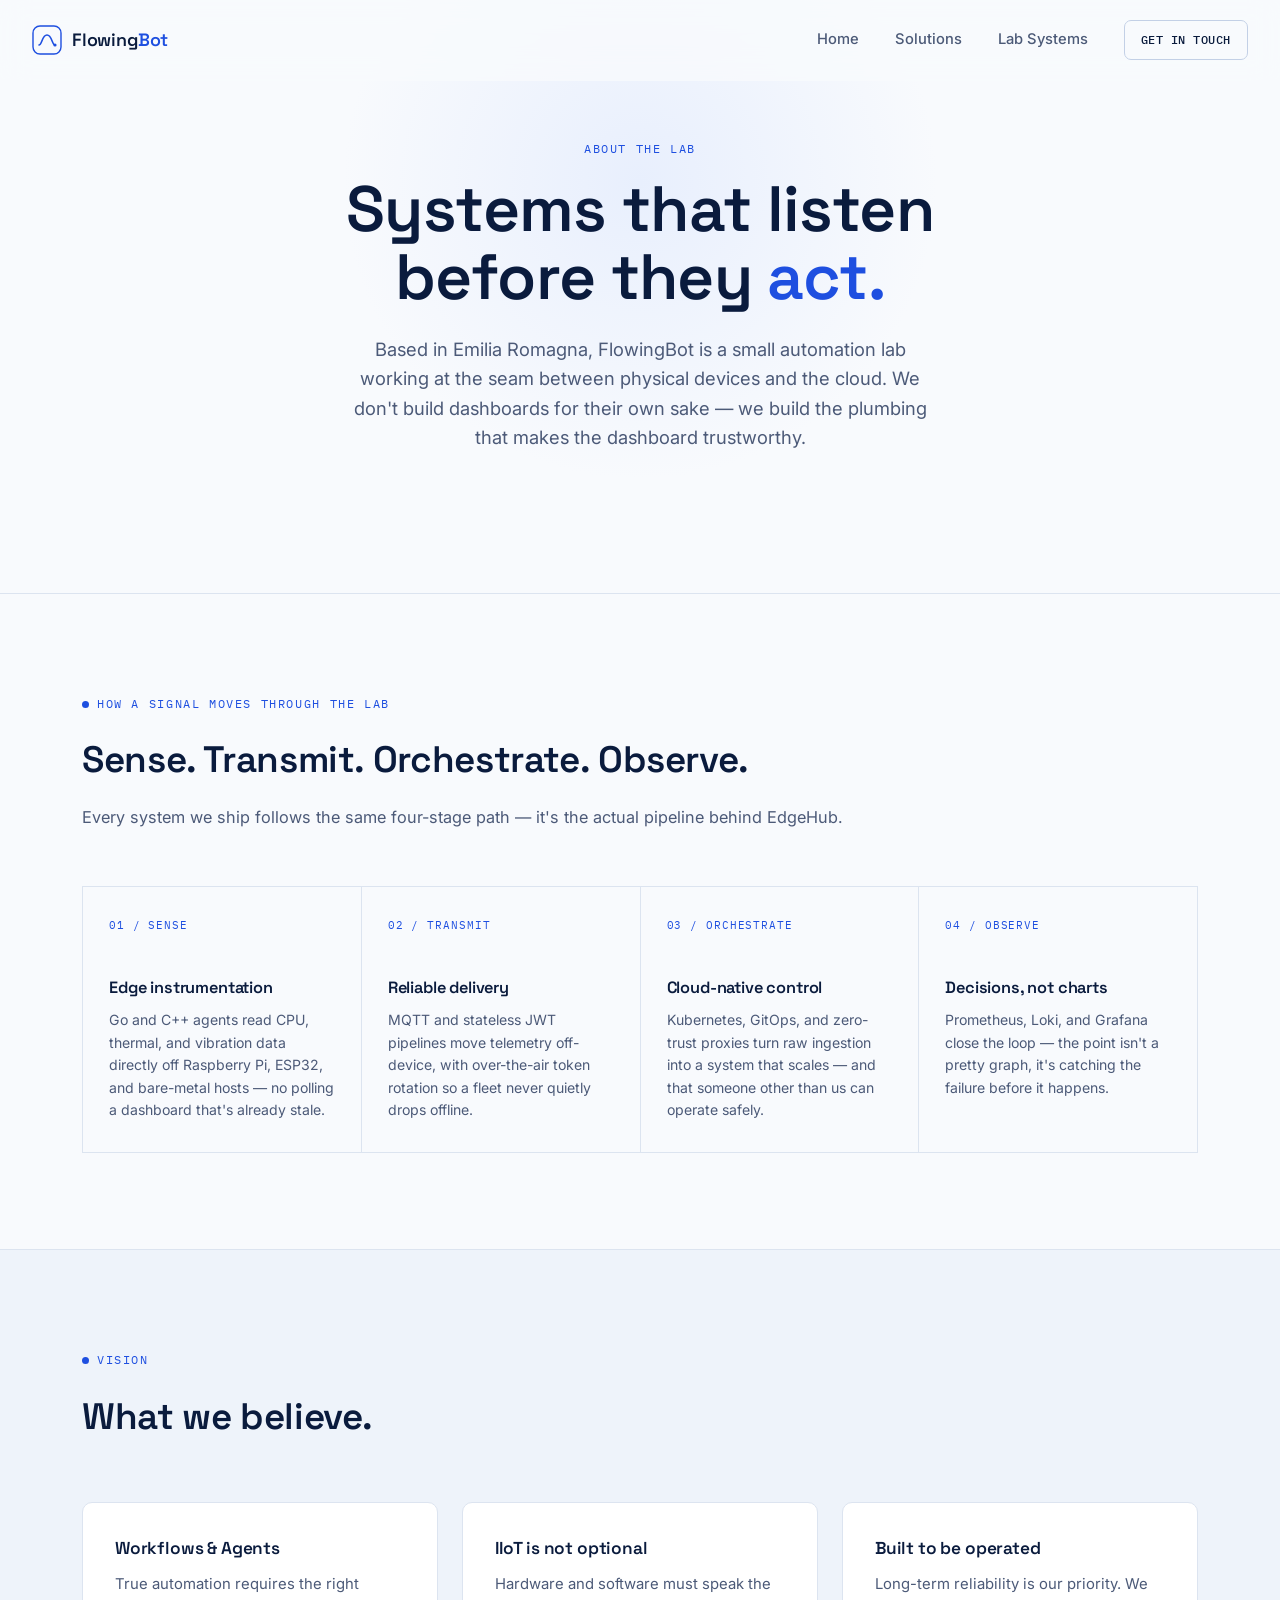
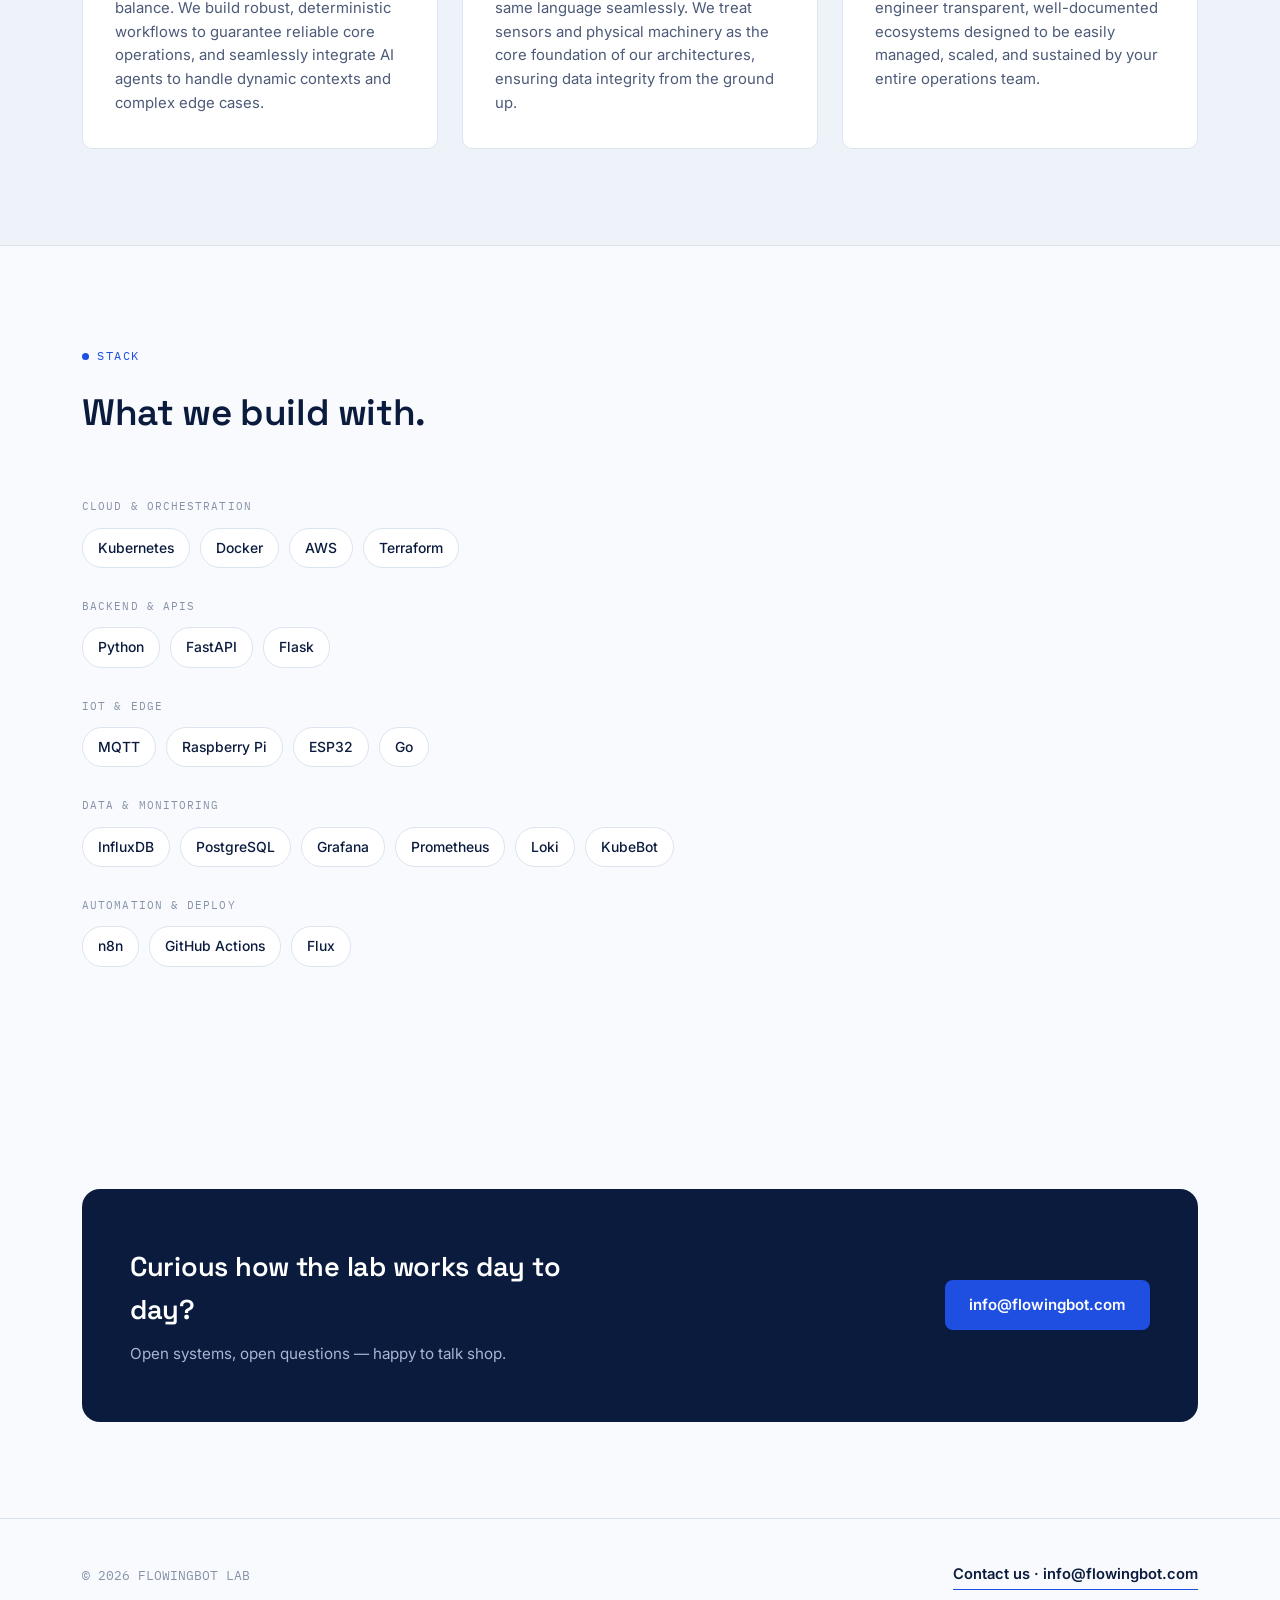
==== landing-page/about.html @ dabdbf65 "First commit: landing page" ====
<!DOCTYPE html>
<html lang="en">
<head>
<meta charset="UTF-8">
<meta name="viewport" content="width=device-width, initial-scale=1.0">
<title>About — FlowingBot</title>
<meta name="description" content="FlowingBot is an edge-to-cloud automation lab based in Emilia Romagna, building the systems between physical devices and the cloud.">
<link rel="icon" type="image/png" sizes="192x192" href="/logo.png">
<link rel="preconnect" href="https://fonts.googleapis.com">
<link href="https://fonts.googleapis.com/css2?family=Space+Grotesk:wght@500;600;700&family=Inter:wght@400;500;600&family=IBM+Plex+Mono:wght@400;500&display=swap" rel="stylesheet">
<link rel="stylesheet" href="style.css?v=6">
</head>
<body>

<nav id="site-nav">
    <a href="index.html" class="brand">
        <svg class="brand-mark" viewBox="0 0 30 30" fill="none">
            <rect x="1" y="1" width="28" height="28" rx="7" stroke="#1E4FE0" stroke-width="1.4"/>
            <path d="M7 20C10 20 10 10 15 10C20 10 20 20 23 20" stroke="#1E4FE0" stroke-width="1.6" stroke-linecap="round"/>
            <circle cx="23" cy="20" r="1.6" fill="#1E4FE0"/>
        </svg>
        <span class="brand-word">Flowing<span>Bot</span></span>
    </a>
    <button class="nav-toggle" id="navToggle" aria-label="Toggle menu" aria-expanded="false">
        <span></span><span></span>
    </button>
    <div class="nav-links" id="navLinks">
        <a href="index.html">Home</a>
        <a href="index.html#solutions">Solutions</a>
        <a href="index.html#lab">Lab Systems</a>
        <a href="mailto:info@flowingbot.com" class="nav-cta">GET IN TOUCH</a>
    </div>
</nav>

<header class="hero">
    <div class="container hero-container">
        <span class="eyebrow">About the lab</span>
        <h1>Systems that listen <br>before they <span>act.</span></h1>
        <p class="lede">Based in Emilia Romagna, FlowingBot is a small automation lab working at the seam between physical devices and the cloud. We don't build dashboards for their own sake — we build the plumbing that makes the dashboard trustworthy.</p>
    </div>
</header>

<section>
    <div class="container">
        <div class="section-head">
            <span class="eyebrow">How a signal moves through the lab</span>
            <h2>Sense. Transmit. Orchestrate. Observe.</h2>
            <p>Every system we ship follows the same four-stage path — it's the actual pipeline behind EdgeHub.</p>
        </div>
        <div class="approach">
            <div class="approach-step">
                <span class="approach-code">01 / SENSE</span>
                <h3>Edge instrumentation</h3>
                <p>Go and C++ agents read CPU, thermal, and vibration data directly off Raspberry Pi, ESP32, and bare-metal hosts — no polling a dashboard that's already stale.</p>
            </div>
            <div class="approach-step">
                <span class="approach-code">02 / TRANSMIT</span>
                <h3>Reliable delivery</h3>
                <p>MQTT and stateless JWT pipelines move telemetry off-device, with over-the-air token rotation so a fleet never quietly drops offline.</p>
            </div>
            <div class="approach-step">
                <span class="approach-code">03 / ORCHESTRATE</span>
                <h3>Cloud-native control</h3>
                <p>Kubernetes, GitOps, and zero-trust proxies turn raw ingestion into a system that scales — and that someone other than us can operate safely.</p>
            </div>
            <div class="approach-step">
                <span class="approach-code">04 / OBSERVE</span>
                <h3>Decisions, not charts</h3>
                <p>Prometheus, Loki, and Grafana close the loop — the point isn't a pretty graph, it's catching the failure before it happens.</p>
            </div>
        </div>
    </div>
</section>

<section class="lab-alt">
    <div class="container">
        <div class="section-head">
            <span class="eyebrow">Vision</span>
            <h2>What we believe.</h2>
        </div>
        <div class="values-grid">
            <div class="value-card">
                <h3>Workflows & Agents</h3>
                <p>True automation requires the right balance. We build robust, deterministic workflows to guarantee reliable core operations, and seamlessly integrate AI agents to handle dynamic contexts and complex edge cases.</p>
            </div>
            <div class="value-card">
                <h3>IIoT is not optional</h3>
                <p>Hardware and software must speak the same language seamlessly. We treat sensors and physical machinery as the core foundation of our architectures, ensuring data integrity from the ground up.</p>
            </div>
            <div class="value-card">
                <h3>Built to be operated</h3>
                <p>Long-term reliability is our priority. We engineer transparent, well-documented ecosystems designed to be easily managed, scaled, and sustained by your entire operations team.</p>
            </div>
        </div>
    </div>
</section>

<section>
    <div class="container">
        <div class="section-head">
            <span class="eyebrow">Stack</span>
            <h2>What we build with.</h2>
        </div>

        <div class="stack-domain">
            <div class="stack-domain-label">Cloud & Orchestration</div>
            <div class="stack-pills"><span>Kubernetes</span><span>Docker</span><span>AWS</span><span>Terraform</span></div>
        </div>
        <div class="stack-domain">
            <div class="stack-domain-label">Backend & APIs</div>
            <div class="stack-pills"><span>Python</span><span>FastAPI</span><span>Flask</span></div>
        </div>
        <div class="stack-domain">
            <div class="stack-domain-label">IoT & Edge</div>
            <div class="stack-pills"><span>MQTT</span><span>Raspberry Pi</span><span>ESP32</span><span>Go</span></div>
        </div>
        <div class="stack-domain">
            <div class="stack-domain-label">Data & Monitoring</div>
            <div class="stack-pills"><span>InfluxDB</span><span>PostgreSQL</span><span>Grafana</span><span>Prometheus</span><span>Loki</span><span>KubeBot</span></div>
        </div>
        <div class="stack-domain">
            <div class="stack-domain-label">Automation & Deploy</div>
            <div class="stack-pills"><span>n8n</span><span>GitHub Actions</span><span>Flux</span></div>
        </div>
    </div>
</section>

<section>
    <div class="container">
        <div class="cta-band">
            <div>
                <h2>Curious how the lab works day to day?</h2>
                <p>Open systems, open questions — happy to talk shop.</p>
            </div>
            <a href="mailto:info@flowingbot.com" class="btn btn-primary">info@flowingbot.com</a>
        </div>
    </div>
</section>

<footer>
    <div class="container footer-row">
        <span class="footer-brand">© 2026 FLOWINGBOT LAB</span>
        <a href="mailto:info@flowingbot.com" class="footer-mail">Contact us · info@flowingbot.com</a>
    </div>
</footer>

<script src="app.js"></script>
</body>
</html>
---- landing-page/style.css ----
/* ==========================================================================
   FlowingBot — Design tokens
   ========================================================================== */
:root {
    --paper: #F8FAFD;
    --paper-raised: #FFFFFF;
    --paper-alt: #EEF3FA;
    --line: #DCE4F0;
    --line-strong: #C3D0E6;

    --ink: #0A1B3D;
    --ink-soft: #4C5A78;
    --ink-faint: #8792A8;

    --blue: #1E4FE0;
    --blue-deep: #0B2C82;
    --blue-tint: #E8EFFD;

    --green: #16B378;
    --green-tint: #E3F8EF;

    --font-display: 'Space Grotesk', sans-serif;
    --font-body: 'Inter', sans-serif;
    --font-mono: 'IBM Plex Mono', monospace;

    --container: 1180px;
    --radius: 10px;
}

* { margin: 0; padding: 0; box-sizing: border-box; }
html { scroll-behavior: smooth; }

body {
    background: var(--paper);
    color: var(--ink);
    font-family: var(--font-body);
    line-height: 1.6;
    -webkit-font-smoothing: antialiased;
}

a { color: inherit; }
img, svg { display: block; max-width: 100%; }

.container {
    max-width: var(--container);
    margin: 0 auto;
    padding: 0 32px;
}

.eyebrow {
    font-family: var(--font-mono);
    font-size: 0.72rem;
    letter-spacing: 0.14em;
    text-transform: uppercase;
    color: var(--blue);
    display: inline-flex;
    align-items: center;
    gap: 8px;
    margin-bottom: 18px;
}

.eyebrow::before {
    content: "";
    width: 7px;
    height: 7px;
    border-radius: 50%;
    background: var(--blue);
}

h1, h2, h3, h4 {
    font-family: var(--font-display);
    font-weight: 600;
    color: var(--ink);
    letter-spacing: -0.01em;
}

:focus-visible {
    outline: 2px solid var(--blue);
    outline-offset: 3px;
    border-radius: 4px;
}

/* ==========================================================================
   Nav
   ========================================================================== */
nav {
    position: fixed;
    top: 0;
    width: 100%;
    z-index: 200;
    display: flex;
    align-items: center;
    justify-content: space-between;
    padding: 20px 32px;
    background: rgba(248, 250, 253, 0.82);
    backdrop-filter: blur(14px);
    border-bottom: 1px solid transparent;
    transition: border-color 0.25s, background 0.25s;
}

nav.is-scrolled {
    border-bottom-color: var(--line);
    background: rgba(248, 250, 253, 0.96);
}

.brand {
    display: flex;
    align-items: center;
    gap: 10px;
    text-decoration: none;
}

.brand-mark {
    width: 30px;
    height: 30px;
    flex-shrink: 0;
}

.brand-word {
    font-family: var(--font-display);
    font-weight: 600;
    font-size: 1.12rem;
    color: var(--ink);
    letter-spacing: -0.01em;
}

.brand-word span { color: var(--blue); }

.nav-links {
    display: flex;
    align-items: center;
    gap: 36px;
}

.nav-links a {
    text-decoration: none;
    color: var(--ink-soft);
    font-size: 0.92rem;
    font-weight: 500;
    transition: color 0.2s;
}

.nav-links a:hover { color: var(--blue); }

.nav-cta {
    font-family: var(--font-mono);
    font-size: 0.78rem !important;
    letter-spacing: 0.04em;
    color: var(--ink) !important;
    border: 1px solid var(--line-strong);
    padding: 9px 16px;
    border-radius: 7px;
    transition: border-color 0.2s, background 0.2s;
}

.nav-cta:hover {
    border-color: var(--blue);
    background: var(--blue-tint);
}

.nav-toggle {
    display: none;
    background: none;
    border: none;
    cursor: pointer;
    padding: 6px;
}

.nav-toggle span {
    display: block;
    width: 22px;
    height: 2px;
    background: var(--ink);
    margin: 5px 0;
}

/* ==========================================================================
   Buttons
   ========================================================================== */
.btn {
    display: inline-flex;
    align-items: center;
    gap: 8px;
    text-decoration: none;
    padding: 13px 24px;
    border-radius: 8px;
    font-weight: 600;
    font-size: 0.94rem;
    transition: transform 0.2s, box-shadow 0.2s, background 0.2s, border-color 0.2s;
}

.btn-primary {
    background: var(--blue);
    color: #fff;
    box-shadow: 0 1px 2px rgba(11, 44, 130, 0.15);
}

.btn-primary:hover {
    background: var(--blue-deep);
    box-shadow: 0 6px 18px rgba(30, 79, 224, 0.28);
    transform: translateY(-1px);
}

.btn-ghost {
    border: 1px solid var(--line-strong);
    color: var(--ink);
}

.btn-ghost:hover {
    border-color: var(--blue);
    color: var(--blue);
}

/* ==========================================================================
   Hero — STRICT BLOCK CENTERING (Niente due colonne!)
   ========================================================================== */
.hero {
    position: relative;
    padding: 140px 0 100px;
    border-bottom: 1px solid var(--line);
    background: var(--paper);
    overflow: hidden;
    
    /* FORZIAMO IL BLOCCO E IL TESTO CENTRATO */
    display: block !important;
    text-align: center !important;
}

/* Bagliore di sfondo */
.hero::before {
    content: "";
    position: absolute;
    top: -20%;
    left: 50%;
    transform: translateX(-50%);
    width: 600px;
    height: 600px;
    background: radial-gradient(circle, var(--blue-tint) 0%, rgba(255,255,255,0) 70%);
    z-index: 0;
    pointer-events: none;
}

.hero-container {
    position: relative;
    z-index: 1;
    max-width: 800px !important;
    
    /* FORZIAMO IL CONTAINER COME BLOCCO CENTRATO */
    display: block !important;
    margin: 0 auto !important;
}

/* Tutti i figli del container devono essere blocchi centrati */
.hero-container > * {
    display: block !important;
    margin-left: auto !important;
    margin-right: auto !important;
}

/* ==========================================================================
   Tipografia Hero
   ========================================================================== */
.hero h1 {
    font-size: clamp(2.8rem, 5vw, 4.2rem);
    line-height: 1.05;
    margin: 0 auto 24px auto !important;
}

.hero h1 span { 
    color: var(--blue); 
}

.hero .lede {
    font-size: 1.15rem;
    color: var(--ink-soft);
    max-width: 600px;
    margin: 0 auto 40px auto !important; /* Centra il paragrafo */
}

.hero-actions {
    display: flex !important; /* Questo serve solo ad affiancare i due bottoni */
    gap: 16px;
    flex-wrap: wrap;
    justify-content: center;
    margin: 0 auto !important;
}

/* ==========================================================================
   About Page Hero (Allineato a sinistra)
   ========================================================================== */
.about-hero {
    padding-bottom: 72px;
    text-align: left !important; /* Ripristina sinistra per about */
}

.about-hero::before {
    display: none;
}

.about-hero-container {
    max-width: 720px !important;
}

.about-hero-container > * {
    margin-left: 0 !important; /* Allinea tutto a sinistra */
}

/* ==========================================================================
   Sections (generic)
   ========================================================================== */
section { padding: 96px 0; }

.section-head {
    max-width: 800px;
    margin-bottom: 56px;
}

.section-head h2 {
    font-size: clamp(1.7rem, 3vw, 2.3rem);
    margin-bottom: 14px;
}

.section-head p {
    color: var(--ink-soft);
    font-size: 1.02rem;
}

/* --- Capability grid --- */
.cap-grid {
    display: grid;
    grid-template-columns: repeat(2, 1fr);
    gap: 1px;
    background: var(--line);
    border: 1px solid var(--line);
    border-radius: var(--radius);
    overflow: hidden;
}

.cap-card {
    background: var(--paper-raised);
    padding: 38px 34px;
    transition: background 0.2s;
}

.cap-card:hover { background: var(--paper-alt); }

.cap-code {
    font-family: var(--font-mono);
    font-size: 0.72rem;
    color: var(--blue);
    letter-spacing: 0.08em;
    margin-bottom: 16px;
    display: block;
}

.cap-card h3 {
    font-size: 1.18rem;
    margin-bottom: 10px;
}

.cap-card p {
    color: var(--ink-soft);
    font-size: 0.95rem;
}

/* --- Lab / projects --- */
.lab-alt { background: var(--paper-alt); border-top: 1px solid var(--line); border-bottom: 1px solid var(--line); }

.lab-grid {
    display: grid;
    gap: 18px;
}

.lab-card {
    background: var(--paper-raised);
    border: 1px solid var(--line);
    border-radius: var(--radius);
    padding: 28px 30px;
    display: grid;
    grid-template-columns: 1fr auto;
    gap: 24px;
    align-items: center;
}

.lab-card-main h3 {
    font-size: 1.12rem;
    margin-bottom: 8px;
    display: flex;
    align-items: center;
    gap: 10px;
}

.status-dot {
    width: 8px;
    height: 8px;
    border-radius: 50%;
    background: var(--ink-faint);
    flex-shrink: 0;
}

.status-dot.is-online {
    background: var(--green);
    box-shadow: 0 0 0 3px var(--green-tint);
}

.status-tag {
    font-family: var(--font-mono);
    font-size: 0.66rem;
    letter-spacing: 0.08em;
    color: var(--ink-faint);
    text-transform: uppercase;
}

.status-tag.is-online { color: var(--green); }

.lab-card-main p {
    color: var(--ink-soft);
    font-size: 0.93rem;
    max-width: 560px;
}

.lab-card-main .stack-tags {
    margin-top: 12px;
    display: flex;
    gap: 8px;
    flex-wrap: wrap;
}

.stack-tags span {
    font-family: var(--font-mono);
    font-size: 0.68rem;
    color: var(--ink-soft);
    background: var(--paper-alt);
    border: 1px solid var(--line);
    padding: 3px 9px;
    border-radius: 5px;
}

.lab-card-link {
    text-decoration: none;
    font-size: 0.86rem;
    font-weight: 600;
    color: var(--blue);
    white-space: nowrap;
    display: inline-flex;
    align-items: center;
    gap: 6px;
    transition: gap 0.2s;
}

.lab-card-link:hover { gap: 10px; }

/* --- CTA band --- */
.cta-band {
    background: var(--ink);
    border-radius: 18px;
    padding: 56px 48px;
    display: flex;
    align-items: center;
    justify-content: space-between;
    gap: 32px;
    flex-wrap: wrap;
}

.cta-band h2 {
    color: #fff;
    font-size: 1.7rem;
    max-width: 460px;
}

.cta-band p {
    color: #A9B5D1;
    margin-top: 10px;
    font-size: 0.95rem;
}

.cta-band .btn-primary {
    flex-shrink: 0;
}

/* ==========================================================================
   About page specifics
   ========================================================================== */
.approach {
    display: grid;
    grid-template-columns: repeat(4, 1fr);
    gap: 0;
    border-top: 1px solid var(--line);
    border-left: 1px solid var(--line);
}

.approach-step {
    border-right: 1px solid var(--line);
    border-bottom: 1px solid var(--line);
    padding: 30px 26px;
}

.approach-code {
    font-family: var(--font-mono);
    font-size: 0.7rem;
    color: var(--blue);
    letter-spacing: 0.08em;
    margin-bottom: 40px;
    display: block;
}

.approach-step h3 {
    font-size: 1.02rem;
    margin-bottom: 8px;
}

.approach-step p {
    font-size: 0.88rem;
    color: var(--ink-soft);
}

.stack-domain {
    margin-bottom: 30px;
}

.stack-domain-label {
    font-family: var(--font-mono);
    font-size: 0.68rem;
    letter-spacing: 0.1em;
    text-transform: uppercase;
    color: var(--ink-faint);
    margin-bottom: 12px;
}

.stack-pills {
    display: flex;
    flex-wrap: wrap;
    gap: 10px;
}

.stack-pills span {
    font-size: 0.87rem;
    font-weight: 500;
    background: var(--paper-raised);
    border: 1px solid var(--line);
    padding: 8px 15px;
    border-radius: 20px;
}

.values-grid {
    display: grid;
    grid-template-columns: repeat(3, 1fr);
    gap: 24px;
}

.value-card {
    background: var(--paper-raised);
    border: 1px solid var(--line);
    border-radius: var(--radius);
    padding: 32px;
}

.value-card h3 { font-size: 1.08rem; margin-bottom: 10px; }
.value-card p { color: var(--ink-soft); font-size: 0.93rem; }

/* ==========================================================================
   Footer
   ========================================================================== */
footer {
    border-top: 1px solid var(--line);
    padding: 44px 0;
}

.footer-row {
    display: flex;
    justify-content: space-between;
    align-items: center;
    flex-wrap: wrap;
    gap: 16px;
}

.footer-brand {
    font-family: var(--font-mono);
    font-size: 0.8rem;
    color: var(--ink-faint);
}

.footer-mail {
    text-decoration: none;
    font-weight: 600;
    font-size: 0.92rem;
    color: var(--ink);
    border-bottom: 1px solid var(--blue);
    padding-bottom: 2px;
    transition: color 0.2s;
}

.footer-mail:hover { color: var(--blue); }

/* ==========================================================================
   Responsive
   ========================================================================== */
@media (max-width: 900px) {
    .cap-grid { grid-template-columns: 1fr; }
    .approach { grid-template-columns: repeat(2, 1fr); }
    .values-grid { grid-template-columns: 1fr; }
    .lab-card { grid-template-columns: 1fr; align-items: start; }
}

@media (max-width: 720px) {
    .nav-links {
        position: fixed;
        top: 68px;
        left: 0;
        right: 0;
        background: var(--paper-raised);
        border-bottom: 1px solid var(--line);
        flex-direction: column;
        align-items: flex-start;
        padding: 20px 32px 26px;
        gap: 18px;
        transform: translateY(-8px);
        opacity: 0;
        pointer-events: none;
        transition: opacity 0.2s, transform 0.2s;
    }
    .nav-links.is-open { transform: translateY(0); opacity: 1; pointer-events: auto; }
    .nav-toggle { display: block; }
    .approach { grid-template-columns: 1fr; }
    .cta-band { flex-direction: column; align-items: flex-start; }
}

@media (prefers-reduced-motion: reduce) {
    * { animation-duration: 0.001ms !important; animation-iteration-count: 1 !important; transition-duration: 0.001ms !important; }
}
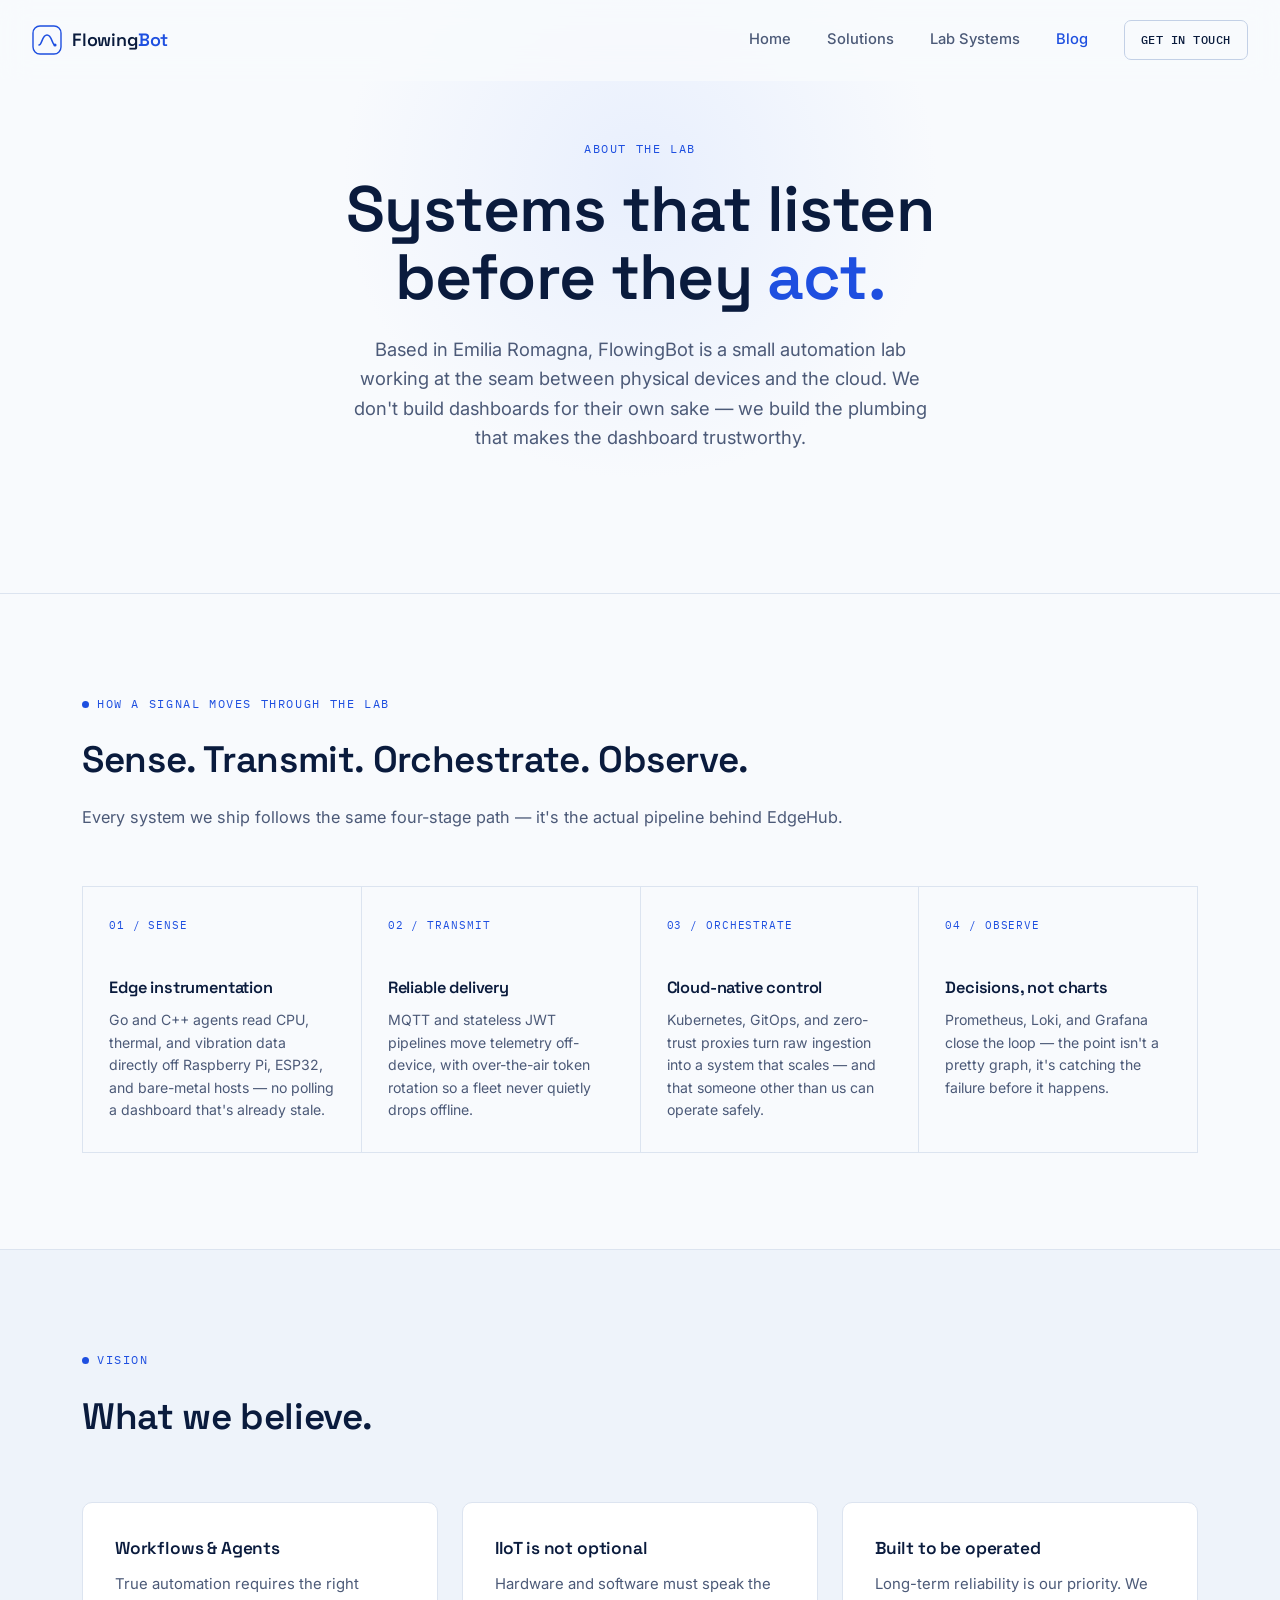
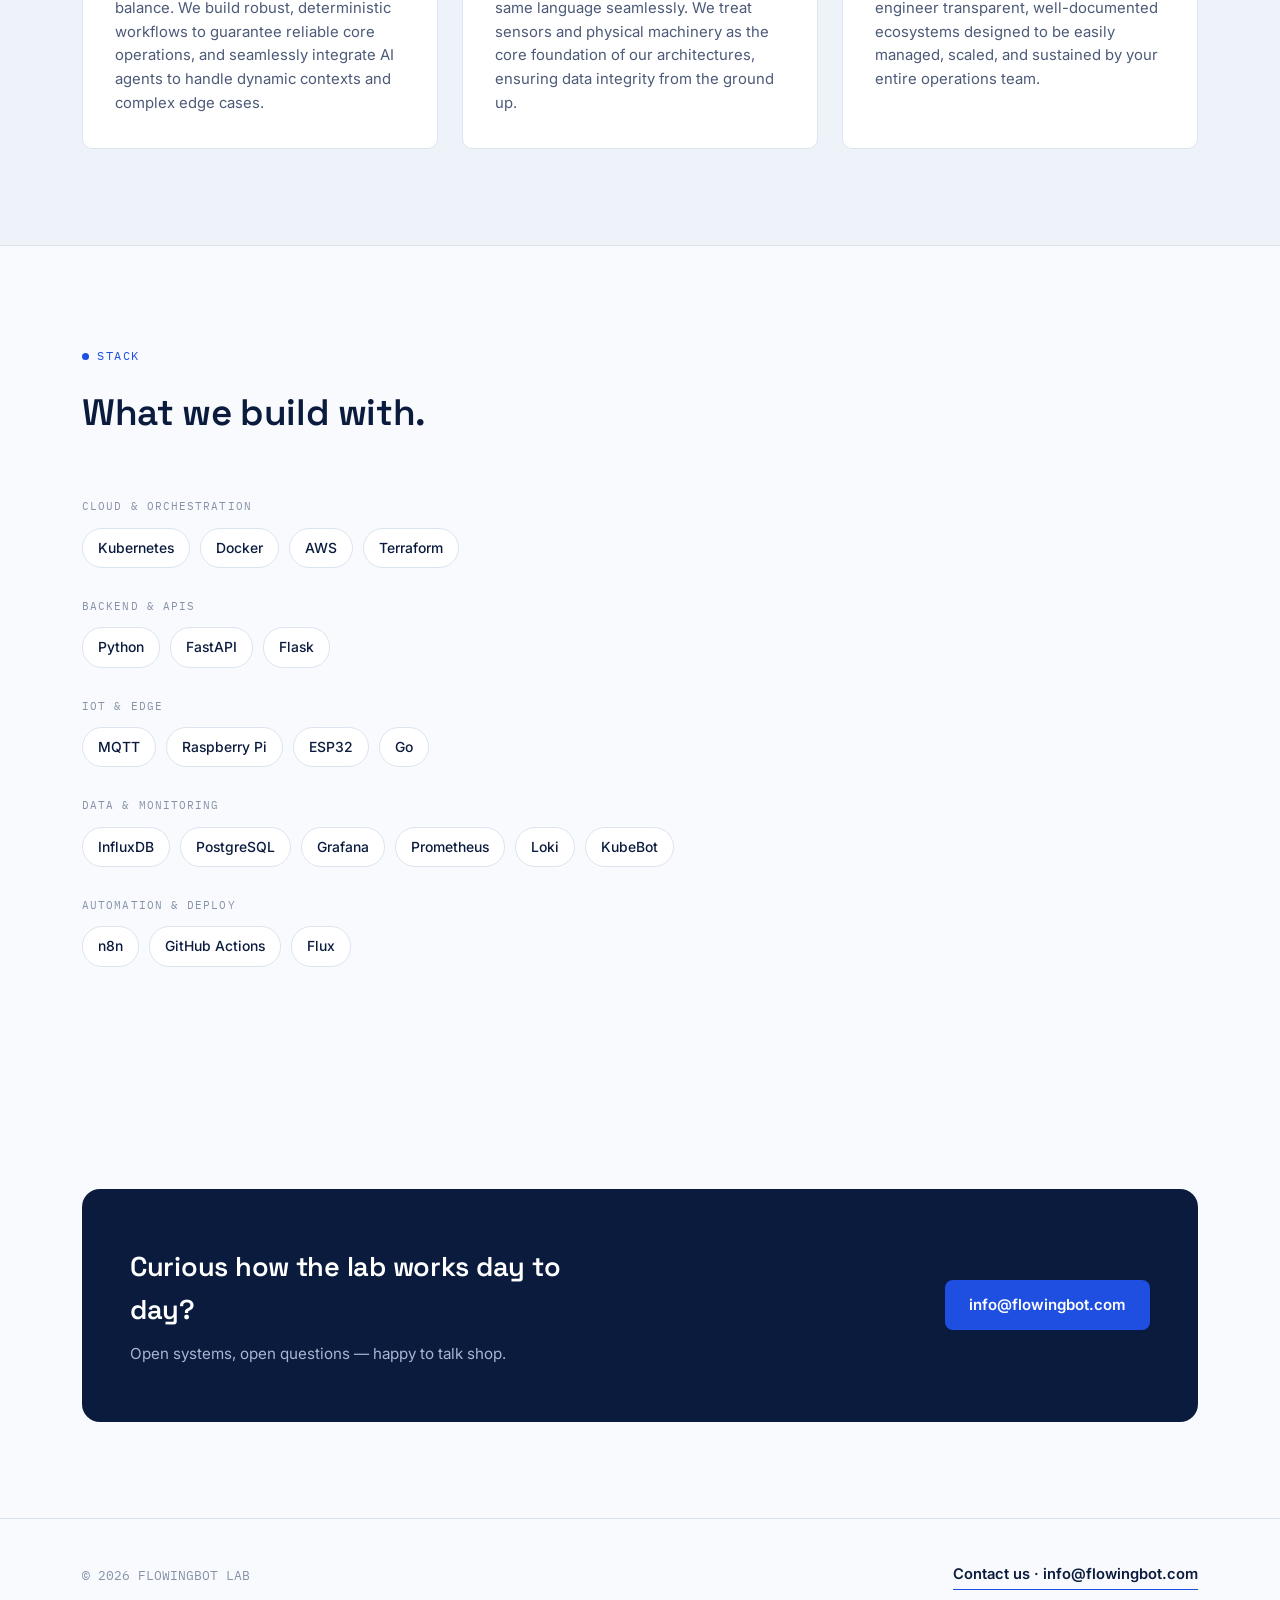
==== commit c1d50d54: "Added blog and first article" ====
--- a/landing-page/about.html
+++ b/landing-page/about.html
@@ -8,7 +8,7 @@
 <link rel="icon" type="image/png" sizes="192x192" href="/logo.png">
 <link rel="preconnect" href="https://fonts.googleapis.com">
 <link href="https://fonts.googleapis.com/css2?family=Space+Grotesk:wght@500;600;700&family=Inter:wght@400;500;600&family=IBM+Plex+Mono:wght@400;500&display=swap" rel="stylesheet">
-<link rel="stylesheet" href="style.css?v=6">
+<link rel="stylesheet" href="style.css?v=7">
 </head>
 <body>
 
@@ -28,6 +28,7 @@
         <a href="index.html">Home</a>
         <a href="index.html#solutions">Solutions</a>
         <a href="index.html#lab">Lab Systems</a>
+        <a href="blog.html" style="color: var(--blue);">Blog</a>
         <a href="mailto:info@flowingbot.com" class="nav-cta">GET IN TOUCH</a>
     </div>
 </nav>
--- a/landing-page/style.css
+++ b/landing-page/style.css
@@ -627,4 +627,64 @@
 
 @media (prefers-reduced-motion: reduce) {
     * { animation-duration: 0.001ms !important; animation-iteration-count: 1 !important; transition-duration: 0.001ms !important; }
-}+}
+
+
+/* ==========================================================================
+   Blog & Article Styles (Aggiunte)
+   ========================================================================== */
+.article-header {
+    padding: 140px 0 40px;
+    border-bottom: 1px solid var(--line);
+    background: var(--paper);
+}
+
+.article-header-container {
+    max-width: 720px;
+    margin: 0 auto;
+    padding: 0 32px;
+}
+
+.article-meta {
+    font-family: var(--font-mono);
+    font-size: 0.85rem;
+    color: var(--ink-faint);
+    margin-bottom: 24px;
+    display: flex;
+    gap: 16px;
+    align-items: center;
+}
+
+.article-header h1 {
+    font-size: clamp(2.2rem, 4vw, 3.2rem);
+    line-height: 1.1;
+    margin-bottom: 24px;
+}
+
+.article-body {
+    max-width: 720px;
+    margin: 60px auto;
+    padding: 0 32px;
+    font-size: 1.08rem;
+    line-height: 1.7;
+    color: var(--ink-soft);
+}
+
+.article-body p {
+    margin-bottom: 24px;
+}
+
+.article-body h2 {
+    font-family: var(--font-display);
+    font-size: 1.6rem;
+    color: var(--ink);
+    margin: 48px 0 20px;
+}
+
+.giscus-wrapper {
+    max-width: 720px;
+    margin: 60px auto 100px;
+    padding: 0 32px;
+    border-top: 1px solid var(--line);
+    padding-top: 60px;
+}
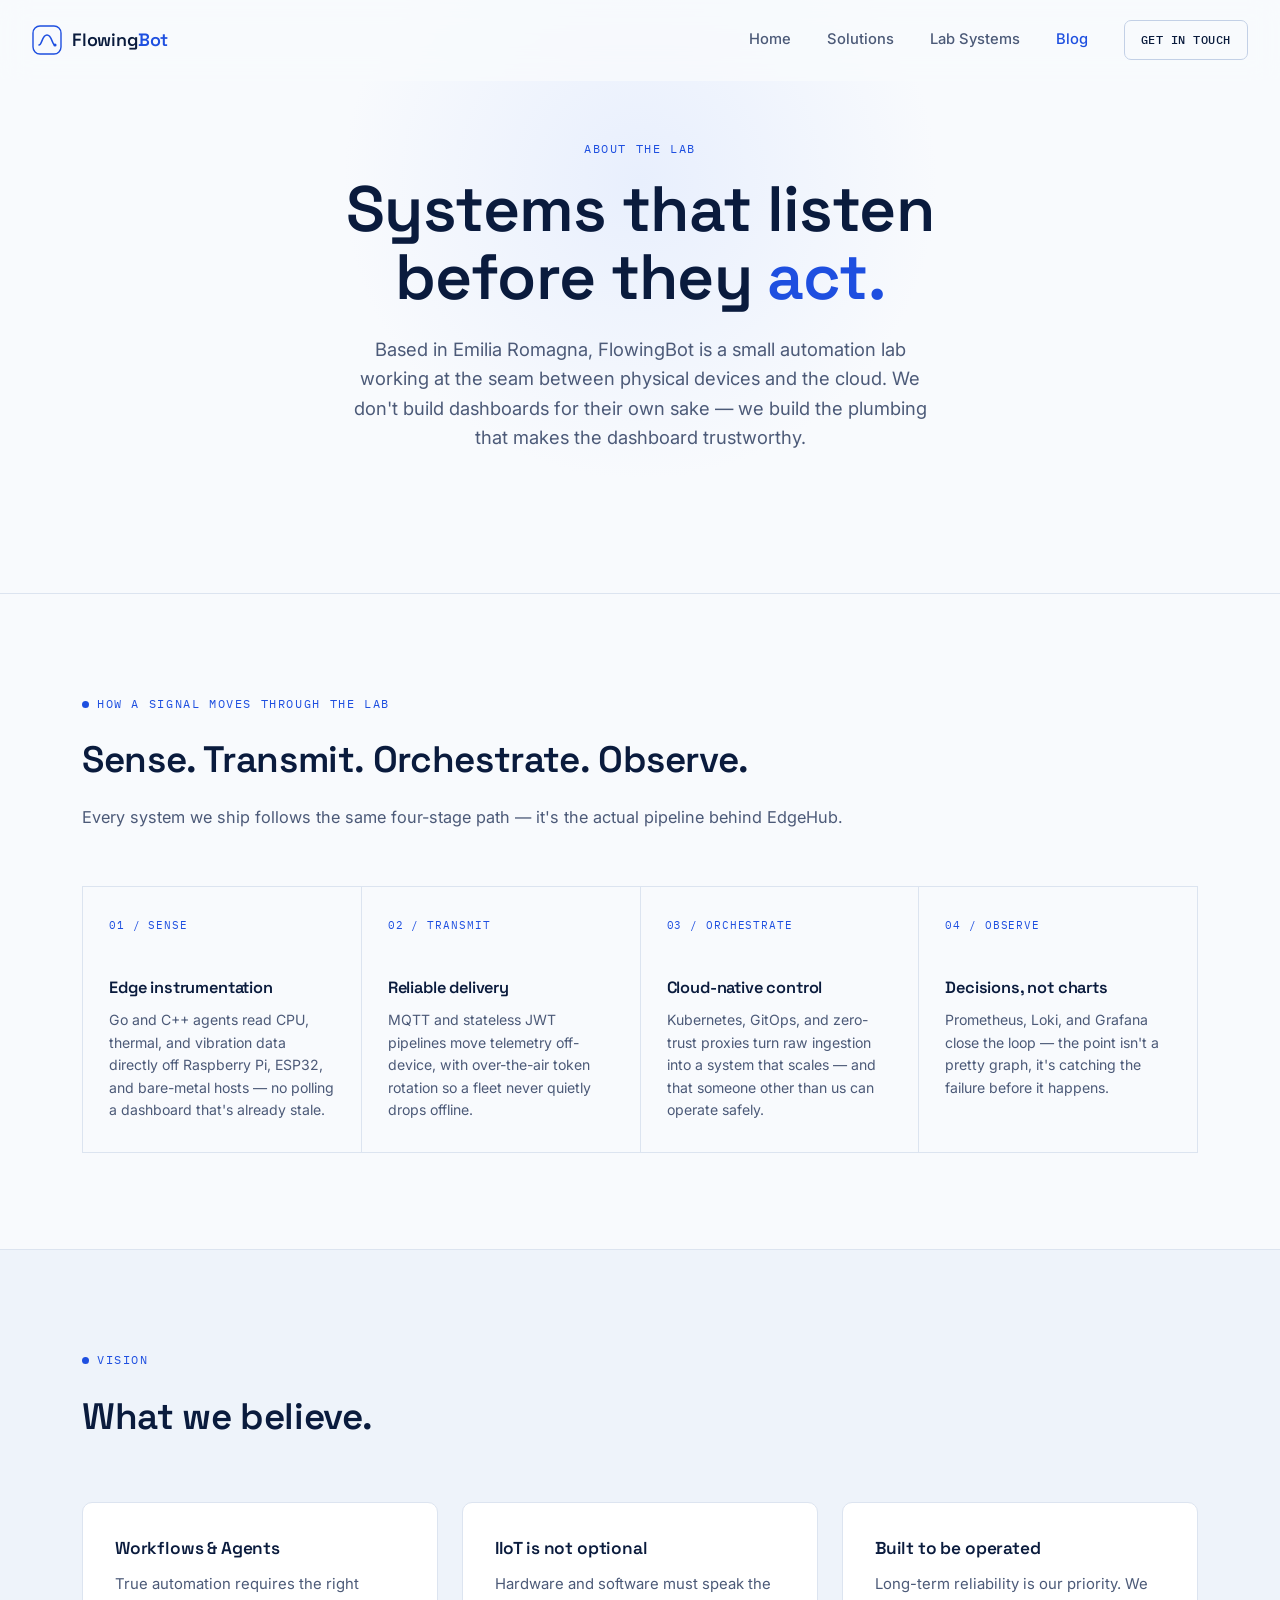
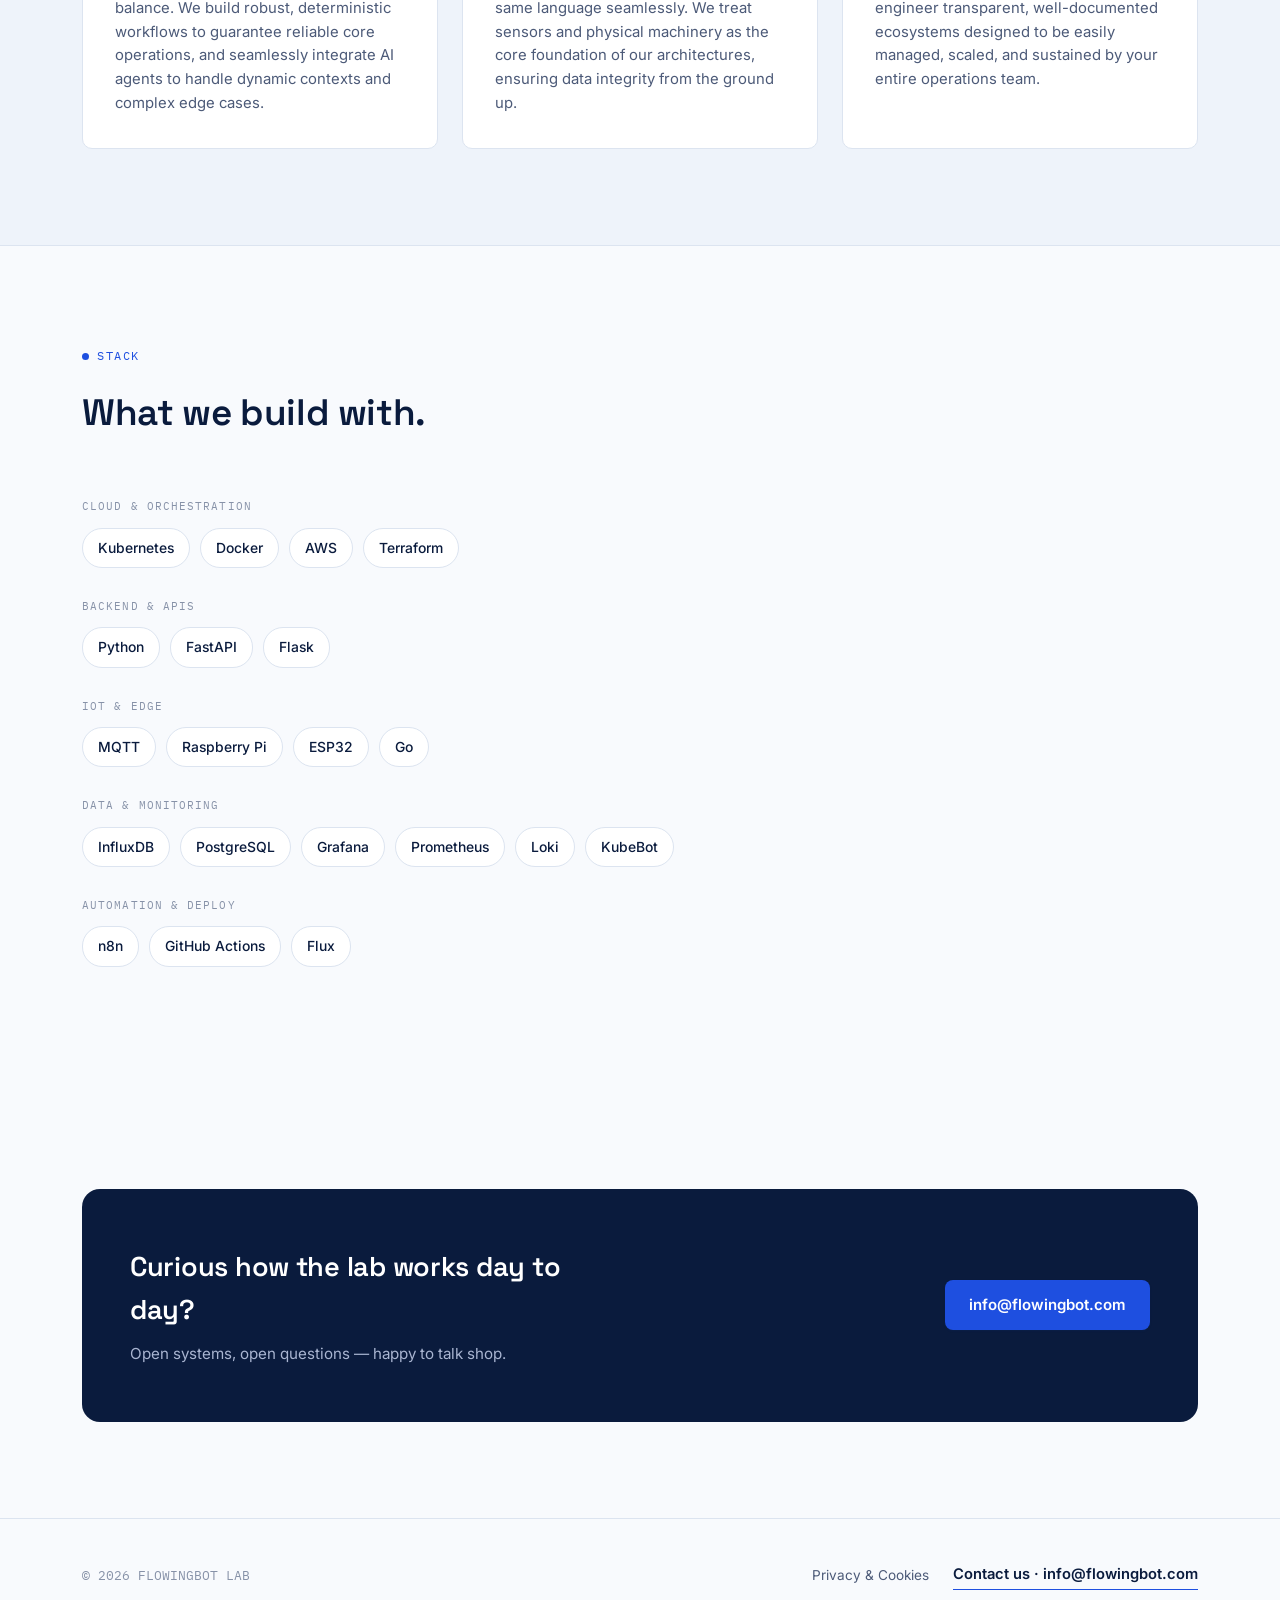
==== commit b3212ba6: "Added privacy href to all pages footer" ====
--- a/landing-page/about.html
+++ b/landing-page/about.html
@@ -141,7 +141,10 @@
 <footer>
     <div class="container footer-row">
         <span class="footer-brand">© 2026 FLOWINGBOT LAB</span>
-        <a href="mailto:info@flowingbot.com" class="footer-mail">Contact us · info@flowingbot.com</a>
+        <div style="display: flex; gap: 24px; align-items: center;">
+            <a href="privacy.html" style="font-size: 0.85rem; color: var(--ink-soft); text-decoration: none;">Privacy & Cookies</a>
+            <a href="mailto:info@flowingbot.com" class="footer-mail">Contact us · info@flowingbot.com</a>
+        </div>
     </div>
 </footer>
 
